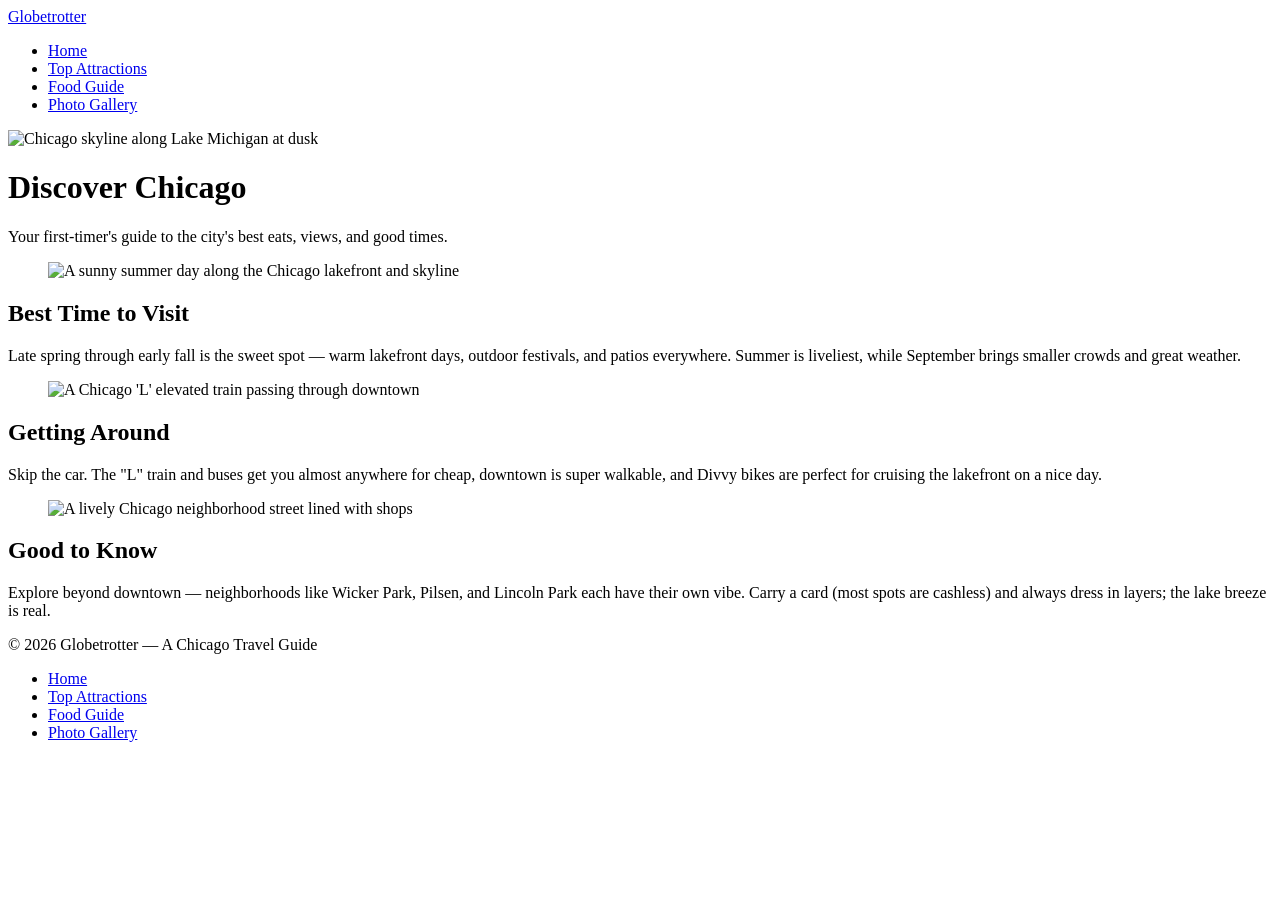
==== index.html @ 41d66495 "Step 1 completed with HTML skeleton" ====
<!DOCTYPE html>
<html lang="en">
  <head>
    <meta charset="UTF-8" />
    <meta name="viewport" content="width=device-width, initial-scale=1.0" />
    <title>Globetrotter | Chicago</title>
  </head>
  <body>
    <!-- Navigation bar -->
    <nav class="navbar">
      <a href="index.html" class="nav-logo">Globetrotter</a>
      <ul class="nav-links">
        <li><a href="index.html">Home</a></li>
        <li><a href="attractions.html">Top Attractions</a></li>
        <li><a href="food.html">Food Guide</a></li>
        <li><a href="gallery.html">Photo Gallery</a></li>
      </ul>
    </nav>

    <!-- Hero header: image with text overlaid -->
    <header class="hero">
      <img
        src="images/chicago-skyline.jpg"
        alt="Chicago skyline along Lake Michigan at dusk"
        class="hero-image"
      />
      <div class="hero-overlay">
        <h1 class="hero-title">Discover Chicago</h1>
        <p class="hero-subtitle">
          Your first-timer's guide to the city's best eats, views, and good times.
        </p>
      </div>
    </header>

    <!-- Practical first-timer info, alternating layout -->
    <section class="highlights" aria-label="Chicago travel tips">
      <!-- 1: image left, text right -->
      <article class="feature">
        <figure class="feature-media">
          <img
            src="images/chicago-summer.jpg"
            alt="A sunny summer day along the Chicago lakefront and skyline"
          />
        </figure>
        <div class="feature-text">
          <h2>Best Time to Visit</h2>
          <p>
            Late spring through early fall is the sweet spot — warm lakefront
            days, outdoor festivals, and patios everywhere. Summer is liveliest,
            while September brings smaller crowds and great weather.
          </p>
        </div>
      </article>

      <!-- 2: image right, text left -->
      <article class="feature feature--reverse">
        <figure class="feature-media">
          <img
            src="images/l-train.jpg"
            alt="A Chicago 'L' elevated train passing through downtown"
          />
        </figure>
        <div class="feature-text">
          <h2>Getting Around</h2>
          <p>
            Skip the car. The "L" train and buses get you almost anywhere for
            cheap, downtown is super walkable, and Divvy bikes are perfect for
            cruising the lakefront on a nice day.
          </p>
        </div>
      </article>

      <!-- 3: image left, text right -->
      <article class="feature">
        <figure class="feature-media">
          <img
            src="images/chicago-neighborhood.jpg"
            alt="A lively Chicago neighborhood street lined with shops"
          />
        </figure>
        <div class="feature-text">
          <h2>Good to Know</h2>
          <p>
            Explore beyond downtown — neighborhoods like Wicker Park, Pilsen, and
            Lincoln Park each have their own vibe. Carry a card (most spots are
            cashless) and always dress in layers; the lake breeze is real.
          </p>
        </div>
      </article>
    </section>

    <!-- Footer -->
    <footer class="footer">
      <p>&copy; 2026 Globetrotter — A Chicago Travel Guide</p>
      <ul class="footer-links">
        <li><a href="index.html">Home</a></li>
        <li><a href="attractions.html">Top Attractions</a></li>
        <li><a href="food.html">Food Guide</a></li>
        <li><a href="gallery.html">Photo Gallery</a></li>
      </ul>
    </footer>
  </body>
</html>
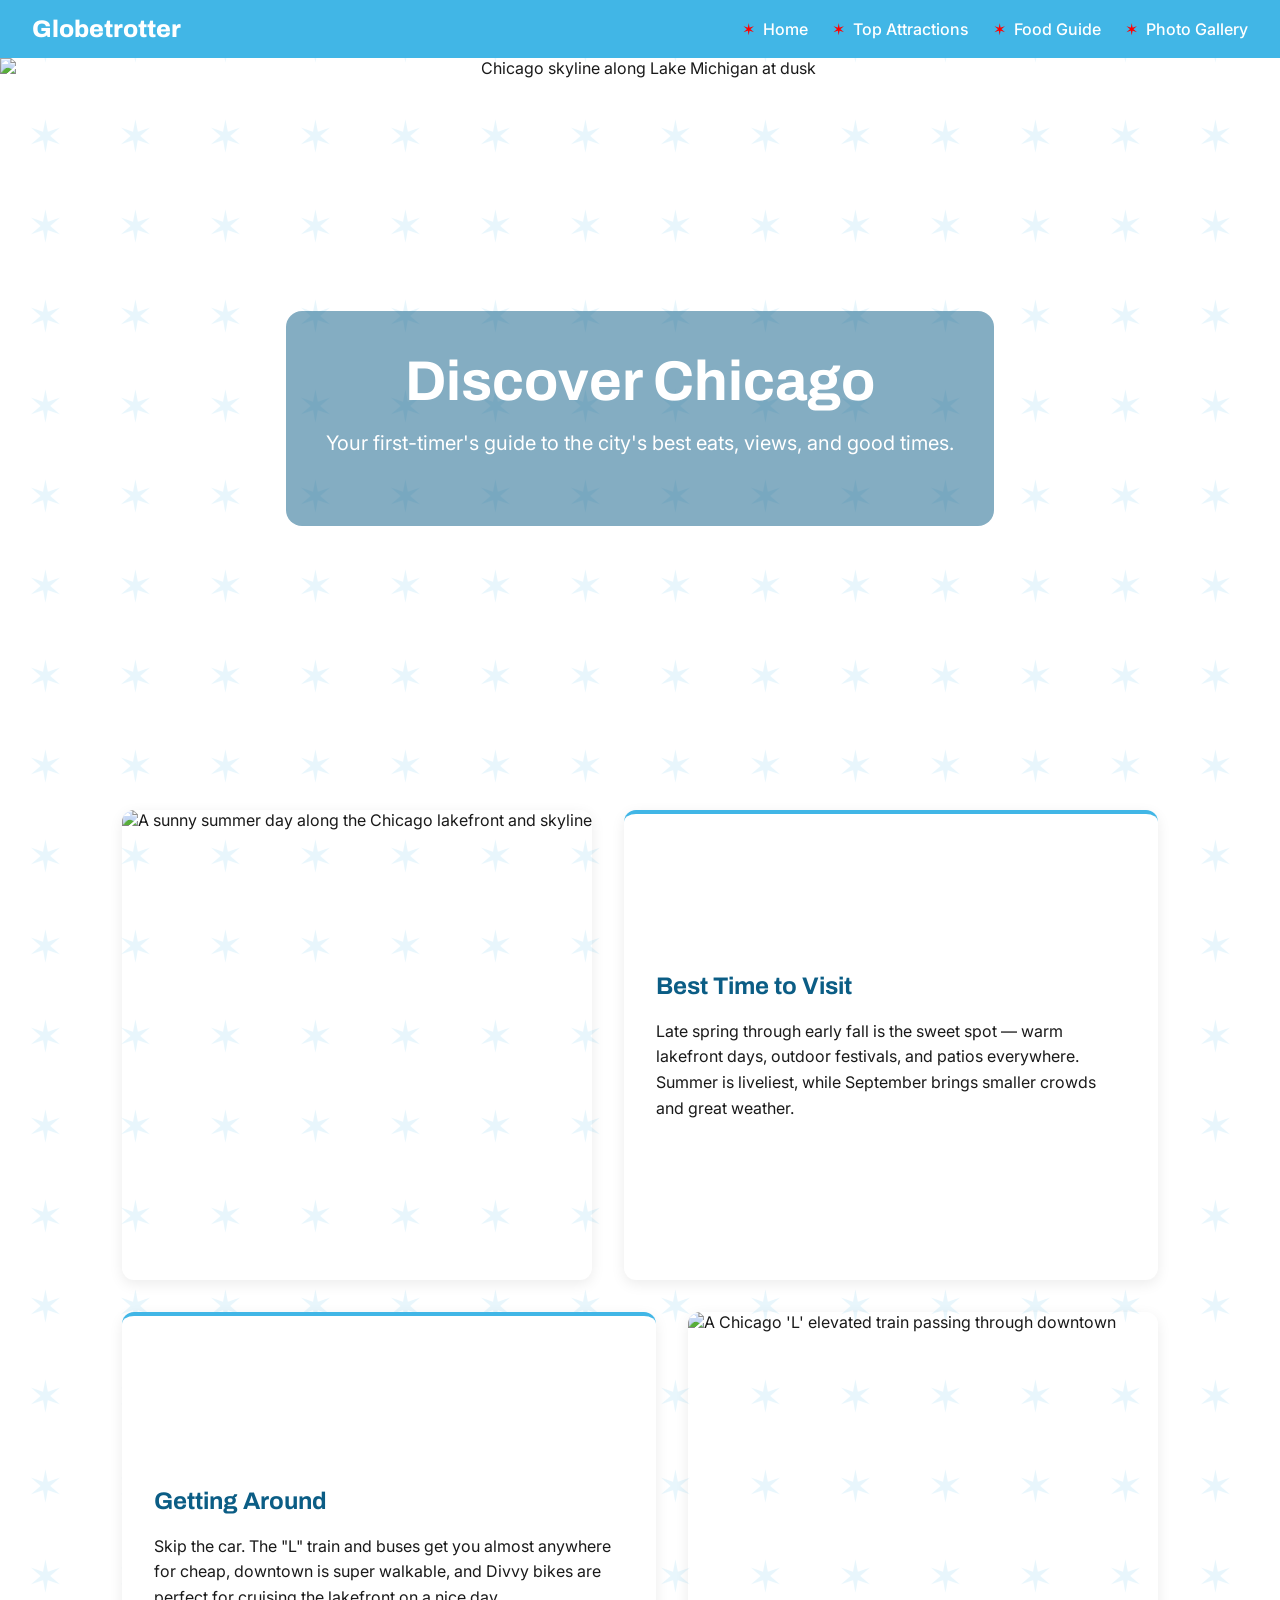
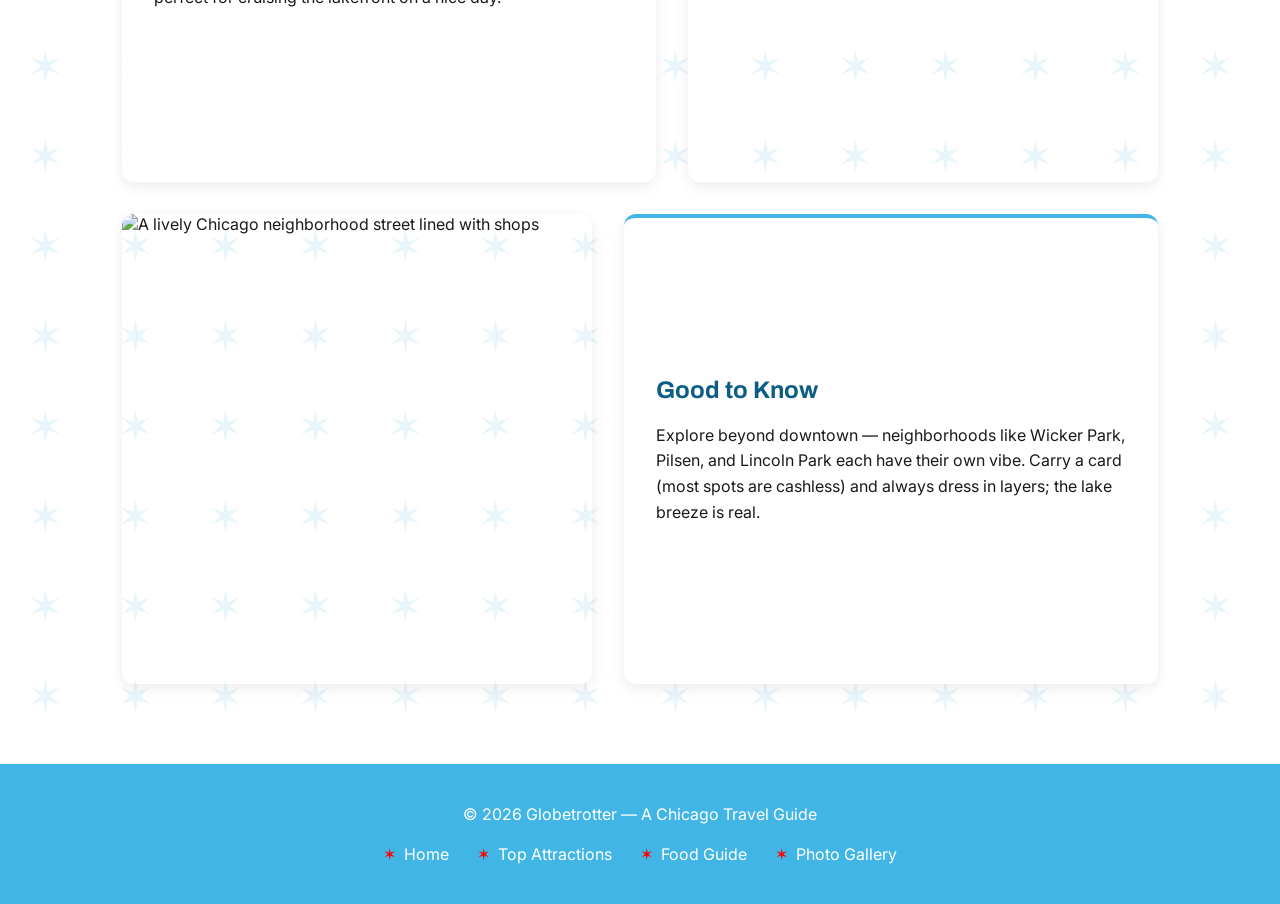
==== commit ef6bb6d2: "Milestone 3 completed" ====
--- a/index.html
+++ b/index.html
@@ -4,6 +4,7 @@
     <meta charset="UTF-8" />
     <meta name="viewport" content="width=device-width, initial-scale=1.0" />
     <title>Globetrotter | Chicago</title>
+    <link rel="stylesheet" href="styles.css" />
   </head>
   <body>
     <!-- Navigation bar -->
--- a/styles.css
+++ b/styles.css
@@ -0,0 +1,369 @@
+@import url("https://fonts.googleapis.com/css2?family=Archivo:wght@600;700;800&family=Inter:wght@400;500;700&display=swap");
+
+/* ==========================================================================
+   Globetrotter — Chicago Travel Guide
+   Color palette inspired by the Chicago flag:
+   light blue stripes, white field, and red six-pointed stars.
+   ========================================================================== */
+
+:root {
+  /* Chicago flag colors */
+  --chicago-blue: #41b6e6; /* flag light blue — primary brand color */
+  --chicago-blue-dark: #0b5d85; /* deeper blue — hover/accent shade */
+  --chicago-red: #ff0000;  /* flag star red — bold accent */
+  --white: #ffffff;        /* flag white field — backgrounds */
+
+  /* Supporting neutrals */
+  --ink: #1a1a1a;          /* dark text for readability */
+  --light-blue-tint: #eaf7fd; /* soft blue for section backgrounds */
+  --gray: #5a5a5a;         /* muted text / captions */
+
+  /* Typography — Archivo for headings (bold, urban), Inter for body (clean) */
+  --font-heading: "Archivo", sans-serif;
+  --font-body: "Inter", sans-serif;
+}
+
+* {
+  box-sizing: border-box;
+}
+
+body {
+  margin: 0;
+  font-family: var(--font-body);
+  color: var(--ink);
+  background-color: var(--white);
+  /* Repeating six-pointed Chicago-flag star pattern (subtle) */
+  background-image: url("data:image/svg+xml,%3Csvg xmlns='http://www.w3.org/2000/svg' width='90' height='90'%3E%3Ctext x='45' y='62' font-family='sans-serif' font-size='44' text-anchor='middle' fill='%2341b6e6' fill-opacity='0.12'%3E%E2%9C%B6%3C/text%3E%3C/svg%3E");
+  background-repeat: repeat;
+}
+
+h1,
+h2,
+h3 {
+  font-family: var(--font-heading);
+}
+
+/* ==========================================================================
+   Navigation bar — logo on the left, links pushed to the right
+   ========================================================================== */
+
+.navbar {
+  display: flex;
+  align-items: center;
+  justify-content: space-between;
+  background-color: var(--chicago-blue);
+  padding: 1rem 2rem;
+}
+
+.nav-logo {
+  font-family: var(--font-heading);
+  font-size: 1.5rem;
+  font-weight: 800;
+  color: var(--white);
+  text-decoration: none;
+  transition: color 0.2s ease;
+}
+
+.nav-logo:hover {
+  color: var(--chicago-blue-dark);
+}
+
+.nav-links {
+  display: flex;
+  gap: 1.5rem;
+  list-style: none;
+  margin: 0;
+  padding: 0;
+}
+
+.nav-links li {
+  display: flex;
+  align-items: center;
+}
+
+.nav-links li::before {
+  content: "\2736"; /* six-pointed star — Chicago flag motif */
+  color: var(--chicago-red);
+  margin-right: 0.5rem;
+}
+
+.nav-links a {
+  color: var(--white);
+  font-weight: 500;
+  text-decoration: none;
+}
+
+.nav-links a:hover {
+  color: var(--chicago-blue-dark);
+}
+
+/* ==========================================================================
+   Hero header — large, centered, text overlaid on the image
+   ========================================================================== */
+
+.hero {
+  position: relative;
+  min-height: 80vh;
+  display: flex;
+  align-items: center;
+  justify-content: center;
+  text-align: center;
+  overflow: hidden;
+}
+
+.hero-image {
+  position: absolute;
+  inset: 0;
+  width: 100%;
+  height: 100%;
+  object-fit: cover;
+}
+
+.hero-overlay {
+  position: relative;
+  max-width: 800px;
+  margin: 1.5rem;
+  padding: 2.5rem;
+  color: var(--white);
+  background-color: rgba(11, 93, 133, 0.5);
+  border-radius: 16px;
+  display: flex;
+  flex-direction: column;
+  align-items: center;
+}
+
+.hero-title {
+  font-size: 3.5rem;
+  margin: 0 0 1rem;
+}
+
+.hero-subtitle {
+  font-size: 1.25rem;
+  line-height: 1.5;
+  margin: 0 0 1.75rem;
+}
+
+.hero-button {
+  display: inline-block;
+  background-color: var(--chicago-red);
+  color: var(--white);
+  font-weight: 700;
+  padding: 0.75rem 2rem;
+  border-radius: 999px;
+  text-decoration: none;
+  transition: background-color 0.2s ease;
+}
+
+.hero-button:hover {
+  background-color: var(--chicago-blue-dark);
+}
+
+/* ==========================================================================
+   Page headers (section titles)
+   ========================================================================== */
+
+.page-header {
+  text-align: center;
+  padding: 2.5rem 1rem 1rem;
+}
+
+.page-header h1 {
+  font-size: 2.5rem;
+  margin: 0;
+  color: var(--chicago-blue-dark);
+}
+
+/* ==========================================================================
+   Cards — shared styling across Home, Attractions, and Food pages
+   White "flag field" cards, rounded corners, soft shadow, blue accent.
+   ========================================================================== */
+
+/* Row wrappers: stack each row, alternation handled by --reverse modifiers */
+.highlights,
+.attractions,
+.food-guide {
+  display: flex;
+  flex-direction: column;
+  gap: 2rem;
+  max-width: 1100px;
+  margin: 0 auto;
+  padding: 2rem;
+}
+
+.feature,
+.attraction-row,
+.food-row {
+  display: flex;
+  gap: 2rem;
+  align-items: stretch;
+}
+
+.feature--reverse,
+.attraction-row--reverse,
+.food-row--reverse {
+  flex-direction: row-reverse;
+}
+
+/* Each half of a row takes equal width */
+.feature-media,
+.feature-text,
+.card {
+  flex: 1;
+  margin: 0;
+}
+
+/* The card surface */
+.feature-text,
+.card {
+  background-color: var(--white);
+  border-radius: 12px;
+  box-shadow: 0 4px 14px rgba(0, 0, 0, 0.08);
+  overflow: hidden;
+}
+
+/* Media (image) cards: square image fills the card */
+.feature-media img,
+.card-media img {
+  width: 100%;
+  aspect-ratio: 1 / 1;
+  object-fit: cover;
+  display: block;
+}
+
+.feature-media {
+  border-radius: 12px;
+  overflow: hidden;
+  box-shadow: 0 4px 14px rgba(0, 0, 0, 0.08);
+}
+
+/* Titles inside media cards (Attractions h2, Food linked title) */
+.card-media h2,
+.card-title {
+  margin: 0;
+  padding: 1rem 1.25rem 0;
+  font-size: 1.3rem;
+}
+
+/* Food card: linked title + address */
+.card-title a {
+  color: var(--chicago-blue-dark);
+  text-decoration: none;
+  transition: color 0.2s ease;
+}
+
+.card-title a:hover {
+  color: var(--chicago-red);
+}
+
+.card-address {
+  display: block;
+  padding: 0.5rem 1.25rem 1.25rem;
+  color: var(--gray);
+  font-style: normal;
+  font-size: 0.9rem;
+}
+
+/* Text cards / feature text blocks */
+.feature-text,
+.card-text {
+  display: flex;
+  flex-direction: column;
+  justify-content: center;
+  padding: 2rem;
+  border-top: 4px solid var(--chicago-blue);
+}
+
+.feature-text h2 {
+  margin-top: 0;
+  color: var(--chicago-blue-dark);
+}
+
+.feature-text p,
+.card-text p {
+  margin: 0;
+  line-height: 1.6;
+}
+
+/* ==========================================================================
+   Gallery cards (Photo Gallery grid)
+   ========================================================================== */
+
+.gallery-grid {
+  display: grid;
+  grid-template-columns: repeat(auto-fit, minmax(250px, 1fr));
+  gap: 1.5rem;
+  max-width: 1100px;
+  margin: 0 auto;
+  padding: 2rem;
+}
+
+.gallery-card {
+  margin: 0;
+  background-color: var(--white);
+  border-radius: 12px;
+  box-shadow: 0 4px 14px rgba(0, 0, 0, 0.08);
+  overflow: hidden;
+}
+
+.gallery-card img {
+  width: 100%;
+  aspect-ratio: 4 / 3;
+  object-fit: cover;
+  display: block;
+}
+
+.gallery-card figcaption {
+  padding: 1rem 1.25rem;
+  color: var(--gray);
+  font-size: 0.95rem;
+  line-height: 1.5;
+  border-top: 4px solid var(--chicago-blue);
+}
+
+/* ==========================================================================
+   Footer — flag blue bar, centered, with six-pointed star bullets
+   (Chicago flag colors + stars as bullets, per decisions.md)
+   ========================================================================== */
+
+.footer {
+  background-color: var(--chicago-blue);
+  color: var(--white);
+  text-align: center;
+  padding: 2.5rem 1rem;
+  margin-top: 3rem;
+}
+
+.footer p {
+  margin: 0 0 1.25rem;
+}
+
+.footer-links {
+  display: flex;
+  justify-content: center;
+  flex-wrap: wrap;
+  gap: 1.75rem;
+  list-style: none;
+  margin: 0;
+  padding: 0;
+}
+
+.footer-links li {
+  display: flex;
+  align-items: center;
+}
+
+.footer-links li::before {
+  content: "\2736"; /* six-pointed star — Chicago flag motif */
+  color: var(--chicago-red);
+  margin-right: 0.5rem;
+}
+
+.footer-links a {
+  color: var(--white);
+  text-decoration: none;
+  transition: color 0.2s ease;
+}
+
+.footer-links a:hover {
+  color: var(--chicago-blue-dark);
+}
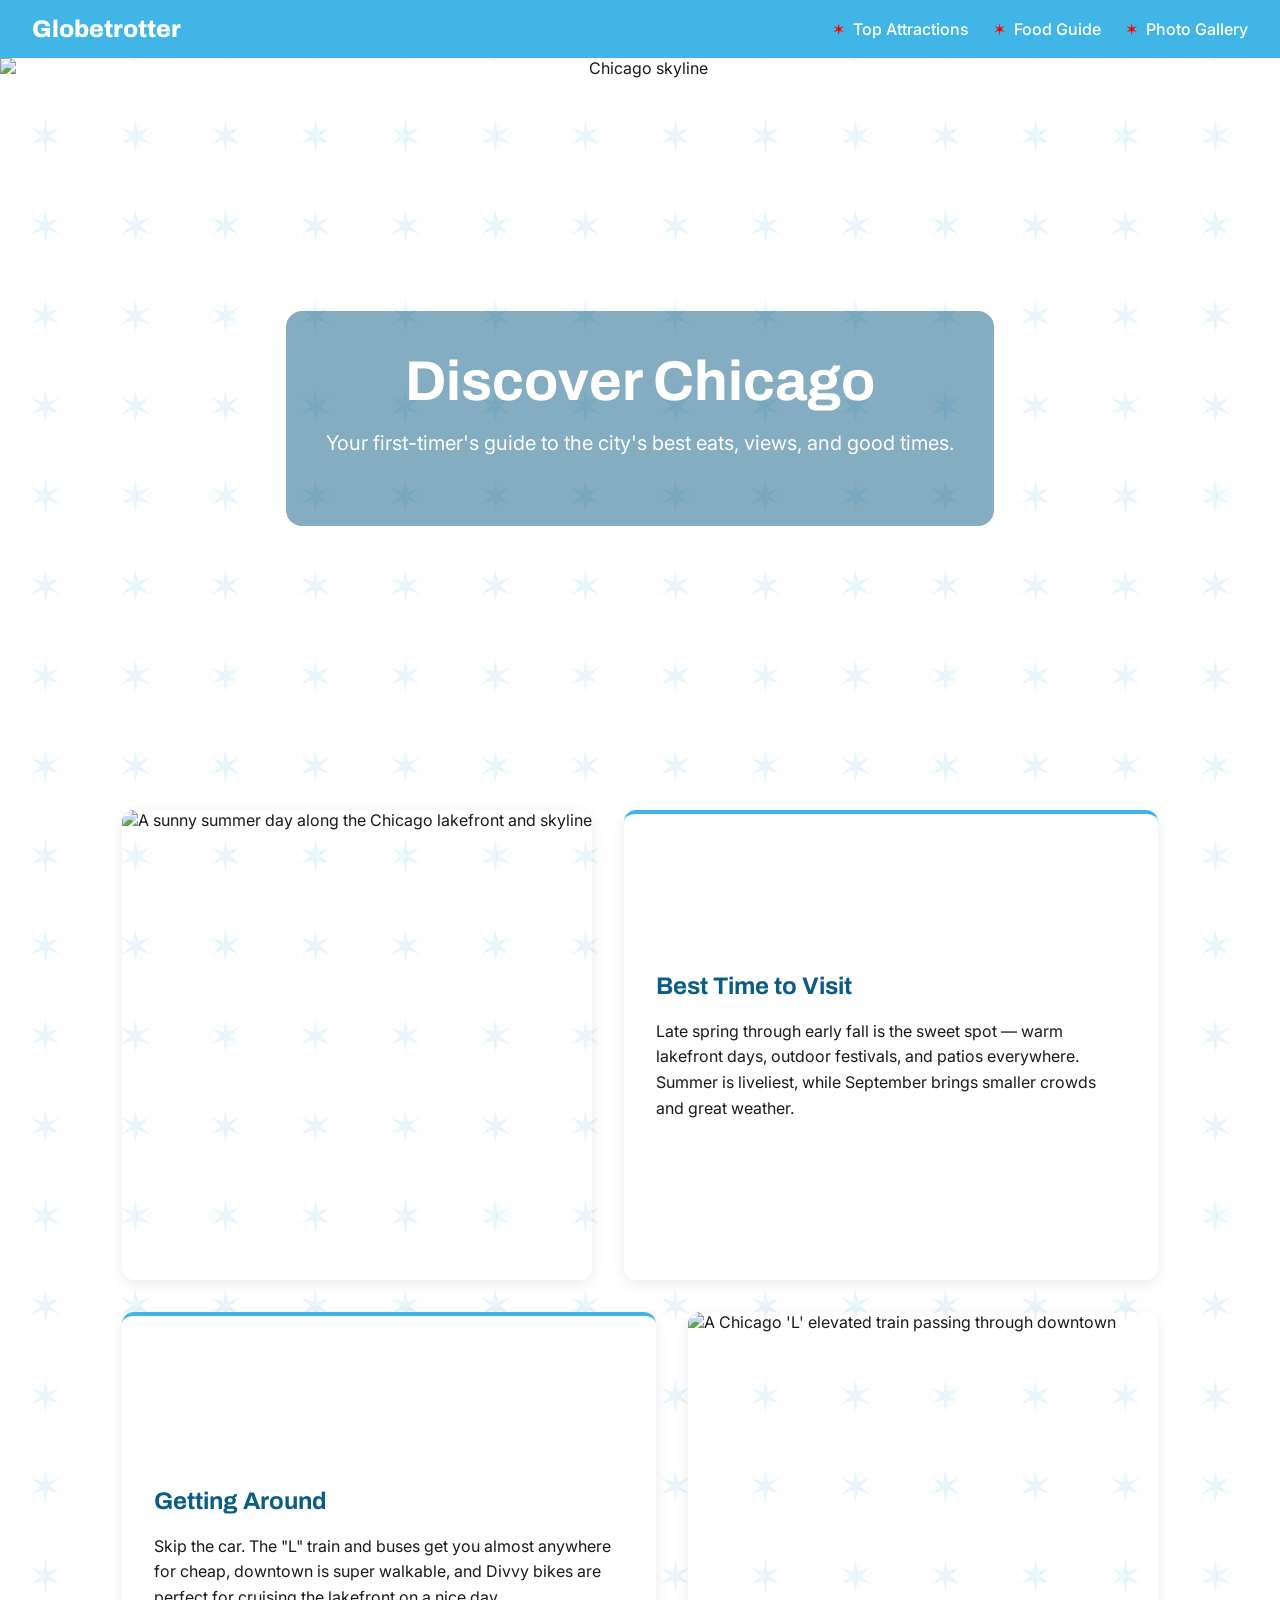
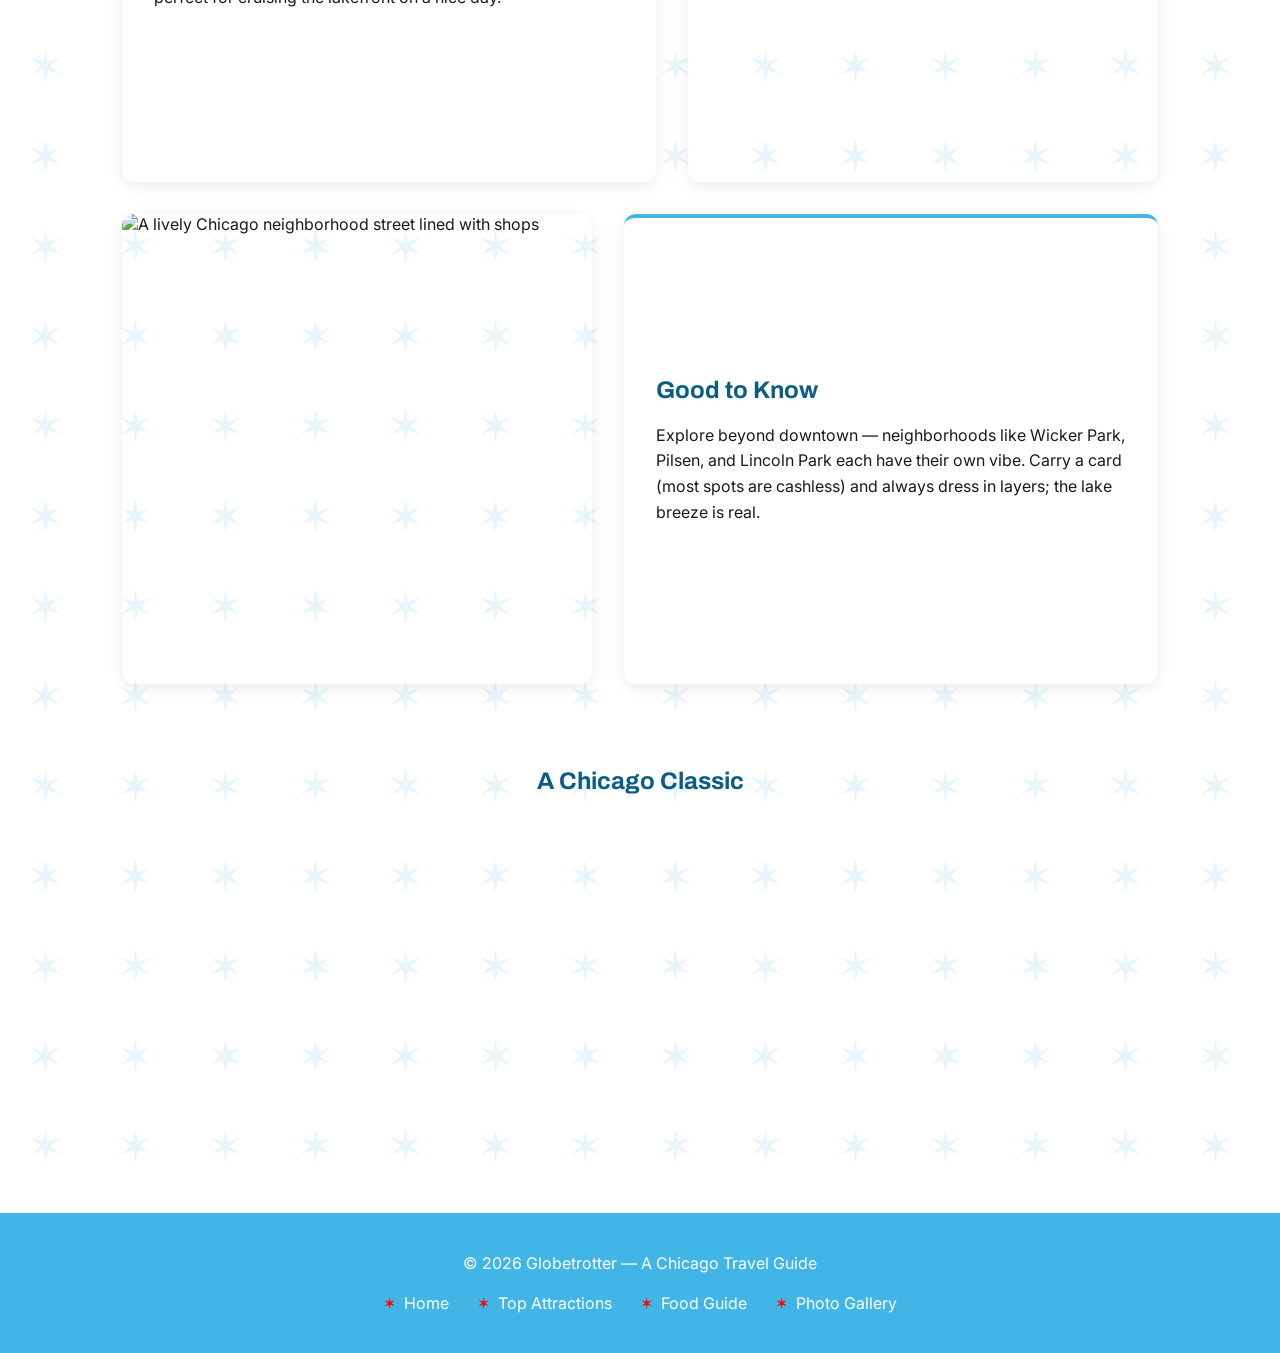
==== commit 19072e84: "Latest missing sign in form" ====
--- a/index.html
+++ b/index.html
@@ -10,8 +10,13 @@
     <!-- Navigation bar -->
     <nav class="navbar">
       <a href="index.html" class="nav-logo">Globetrotter</a>
+      <input type="checkbox" id="nav-toggle" class="nav-toggle" />
+      <label for="nav-toggle" class="nav-toggle-label" aria-label="Toggle navigation menu">
+        <span></span>
+        <span></span>
+        <span></span>
+      </label>
       <ul class="nav-links">
-        <li><a href="index.html">Home</a></li>
         <li><a href="attractions.html">Top Attractions</a></li>
         <li><a href="food.html">Food Guide</a></li>
         <li><a href="gallery.html">Photo Gallery</a></li>
@@ -21,8 +26,8 @@
     <!-- Hero header: image with text overlaid -->
     <header class="hero">
       <img
-        src="images/chicago-skyline.jpg"
-        alt="Chicago skyline along Lake Michigan at dusk"
+        src="https://offloadmedia.feverup.com/secretchicago.com/wp-content/uploads/2024/10/01100451/chicago-skyline-1024x683.jpeg"
+        alt="Chicago skyline"
         class="hero-image"
       />
       <div class="hero-overlay">
@@ -39,7 +44,7 @@
       <article class="feature">
         <figure class="feature-media">
           <img
-            src="images/chicago-summer.jpg"
+            src="https://loremflickr.com/800/800/chicago,lakefront,summer?lock=11"
             alt="A sunny summer day along the Chicago lakefront and skyline"
           />
         </figure>
@@ -57,7 +62,7 @@
       <article class="feature feature--reverse">
         <figure class="feature-media">
           <img
-            src="images/l-train.jpg"
+            src="https://www.architecture.org/cdn-cgi/image/f=auto,w=780,q=80/https://images.architecture.org/api/v1/image/assets%2F49af4dfb0fbc43d58bf8ce407e839d74%2Ff2b19b5308c6414c8557d3e72a75bf2b"
             alt="A Chicago 'L' elevated train passing through downtown"
           />
         </figure>
@@ -75,7 +80,7 @@
       <article class="feature">
         <figure class="feature-media">
           <img
-            src="images/chicago-neighborhood.jpg"
+            src="https://cdn.choosechicago.com/uploads/2024/04/Experience-by-Shea-Flynn-for-Lollapalooza-2022_BU8I7171-1800x1200.jpg"
             alt="A lively Chicago neighborhood street lined with shops"
           />
         </figure>
@@ -90,6 +95,19 @@
       </article>
     </section>
 
+    <section class="song" aria-label="Chicago anthem">
+      <h2>A Chicago Classic</h2>
+      <iframe
+        width="560"
+        height="315"
+        src="https://www.youtube.com/embed/c_-cUdmdWgU"
+        title="Chicago - Sufjan Stevens"
+        frameborder="0"
+        allow="accelerated-encoding; clipboard-write; encrypted-media; picture-in-picture"
+        allowfullscreen
+      ></iframe>
+    </section>
+
     <!-- Footer -->
     <footer class="footer">
       <p>&copy; 2026 Globetrotter — A Chicago Travel Guide</p>
--- a/styles.css
+++ b/styles.css
@@ -51,8 +51,9 @@
   display: flex;
   align-items: center;
   justify-content: space-between;
+  flex-wrap: wrap;
   background-color: var(--chicago-blue);
-  padding: 1rem 2rem;
+  padding: 1rem 1.25rem;
 }
 
 .nav-logo {
@@ -68,12 +69,57 @@
   color: var(--chicago-blue-dark);
 }
 
+/* Hamburger widget (mobile). Hidden checkbox toggles the menu, no JS needed. */
+.nav-toggle {
+  display: none;
+}
+
+.nav-toggle-label {
+  display: flex;
+  flex-direction: column;
+  justify-content: center;
+  gap: 5px;
+  cursor: pointer;
+}
+
+.nav-toggle-label span {
+  display: block;
+  width: 26px;
+  height: 3px;
+  background-color: var(--white);
+  border-radius: 2px;
+}
+
+.song {
+    text-align: center;
+    padding: 2rem 1.25rem;
+  }
+  
+  .song h2 {
+    color: var(--chicago-blue-dark);
+  }
+  
+  .song iframe {
+    width: 100%;
+    max-width: 560px;
+    aspect-ratio: 16 / 9;
+    height: auto;
+    border-radius: 12px;
+  }
+
+/* Mobile-first: menu is a stacked column, hidden until the widget is tapped */
 .nav-links {
-  display: flex;
-  gap: 1.5rem;
+  display: none;
+  flex-direction: column;
+  gap: 0.75rem;
+  width: 100%;
+  margin: 1rem 0 0;
+  padding: 0;
   list-style: none;
-  margin: 0;
-  padding: 0;
+}
+
+.nav-toggle:checked ~ .nav-links {
+  display: flex;
 }
 
 .nav-links li {
@@ -133,7 +179,7 @@
 }
 
 .hero-title {
-  font-size: 3.5rem;
+  font-size: 2.25rem;
   margin: 0 0 1rem;
 }
 
@@ -187,21 +233,18 @@
   gap: 2rem;
   max-width: 1100px;
   margin: 0 auto;
-  padding: 2rem;
-}
-
+  padding: 1.25rem;
+}
+
+/* Mobile-first: each row stacks (image on top, text below).
+   Side-by-side and alternation kick in at the desktop breakpoint. */
 .feature,
 .attraction-row,
 .food-row {
   display: flex;
-  gap: 2rem;
+  flex-direction: column;
+  gap: 1.5rem;
   align-items: stretch;
-}
-
-.feature--reverse,
-.attraction-row--reverse,
-.food-row--reverse {
-  flex-direction: row-reverse;
 }
 
 /* Each half of a row takes equal width */
@@ -367,3 +410,58 @@
 .footer-links a:hover {
   color: var(--chicago-blue-dark);
 }
+
+/* ==========================================================================
+   Responsive breakpoints (mobile-first)
+   Base styles above target Mobile (min-width: 320px).
+   ========================================================================== */
+
+/* Tablet — show the full horizontal nav, hide the hamburger widget */
+@media (min-width: 768px) {
+  .navbar {
+    flex-wrap: nowrap;
+    padding: 1rem 2rem;
+  }
+
+  .nav-toggle-label {
+    display: none;
+  }
+
+  .nav-links {
+    display: flex;
+    flex-direction: row;
+    width: auto;
+    margin: 0;
+    gap: 1.5rem;
+  }
+
+  .highlights,
+  .attractions,
+  .food-guide {
+    padding: 2rem;
+  }
+
+  .hero-title {
+    font-size: 3rem;
+  }
+}
+
+/* Desktop — card rows go side by side and alternate sides */
+@media (min-width: 1024px) {
+  .feature,
+  .attraction-row,
+  .food-row {
+    flex-direction: row;
+    gap: 2rem;
+  }
+
+  .feature--reverse,
+  .attraction-row--reverse,
+  .food-row--reverse {
+    flex-direction: row-reverse;
+  }
+
+  .hero-title {
+    font-size: 3.5rem;
+  }
+}
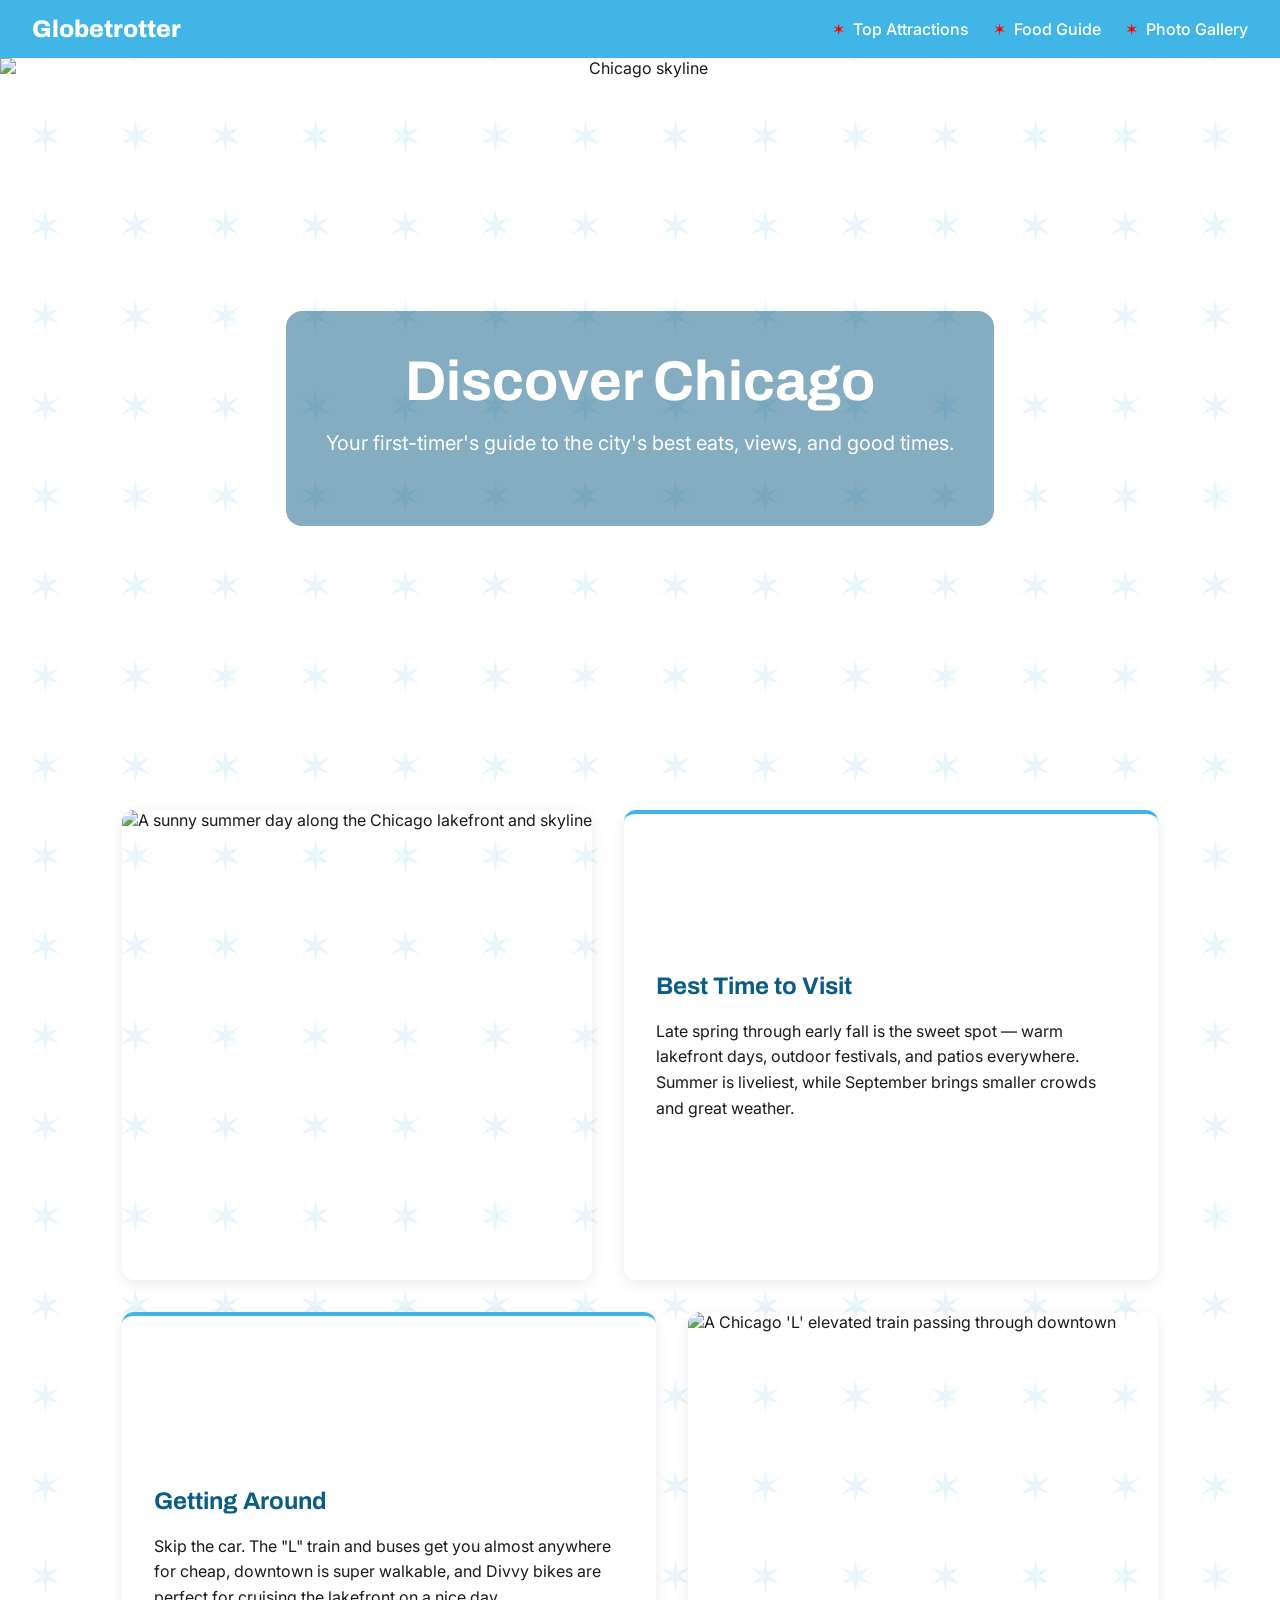
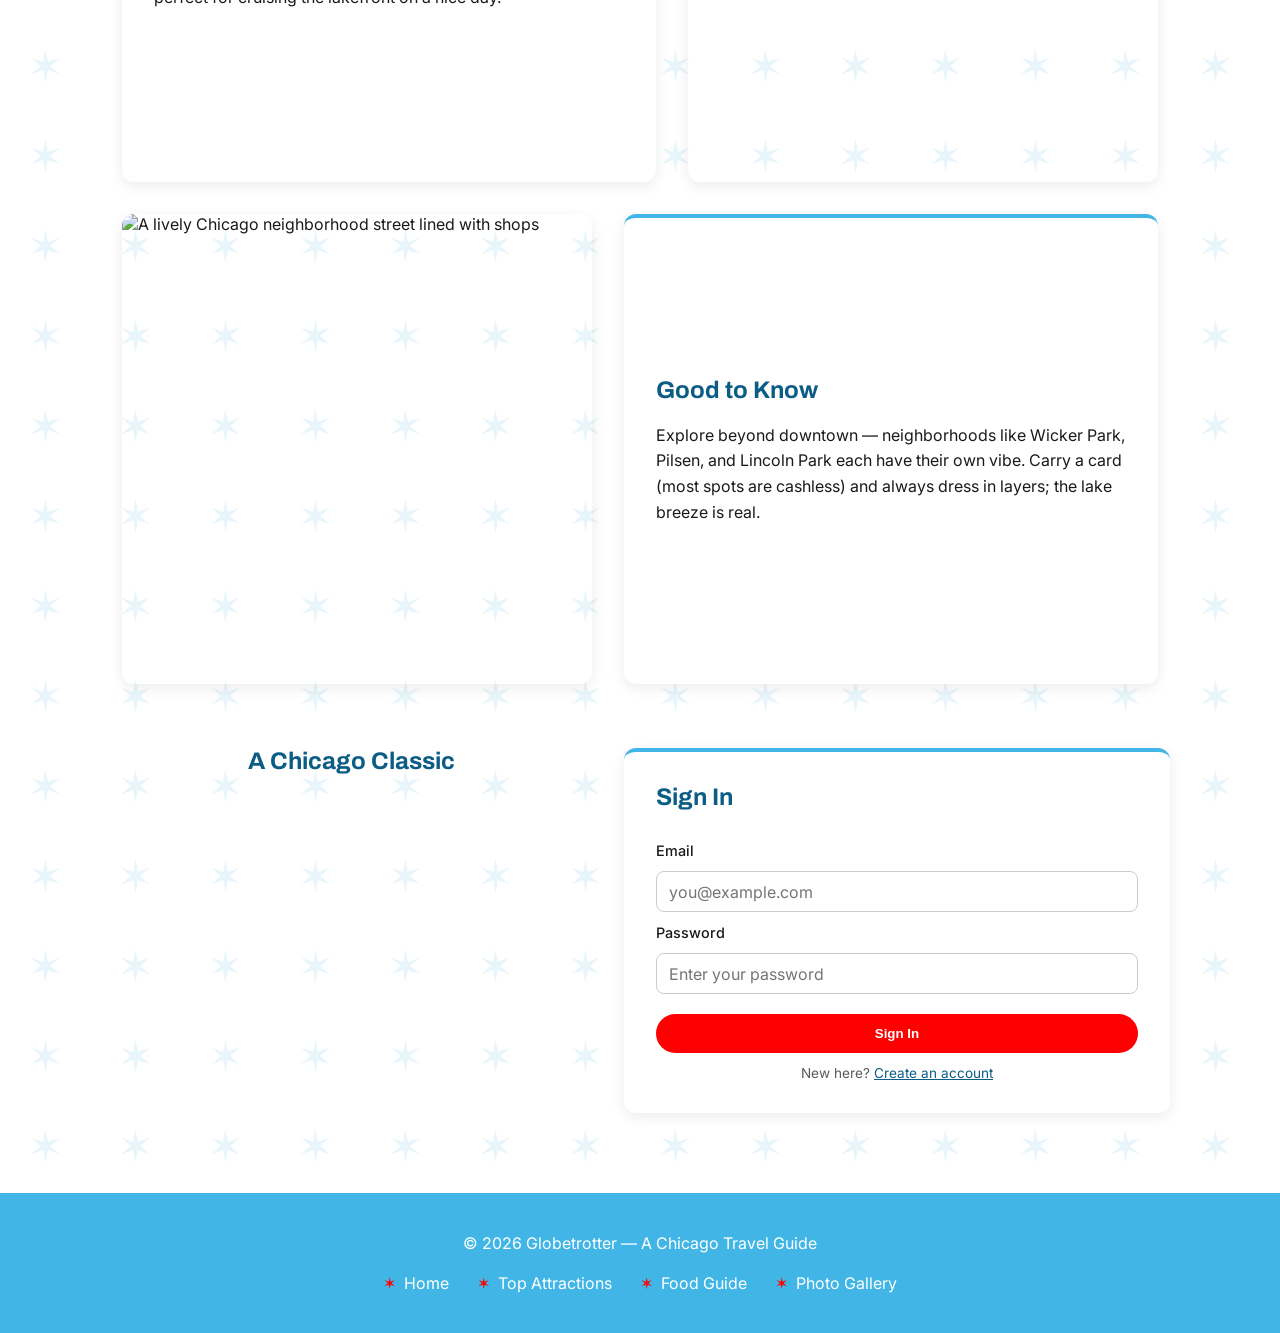
==== commit 224a00e7: "All stretch goals added" ====
--- a/index.html
+++ b/index.html
@@ -95,17 +95,39 @@
       </article>
     </section>
 
-    <section class="song" aria-label="Chicago anthem">
-      <h2>A Chicago Classic</h2>
-      <iframe
-        width="560"
-        height="315"
-        src="https://www.youtube.com/embed/c_-cUdmdWgU"
-        title="Chicago - Sufjan Stevens"
-        frameborder="0"
-        allow="accelerated-encoding; clipboard-write; encrypted-media; picture-in-picture"
-        allowfullscreen
-      ></iframe>
+    <section class="song" aria-label="Chicago anthem and sign in">
+      <div class="song-player">
+        <h2>A Chicago Classic</h2>
+        <iframe
+          width="560"
+          height="315"
+          src="https://www.youtube.com/embed/c_-cUdmdWgU"
+          title="Chicago - Sufjan Stevens"
+          frameborder="0"
+          allow="accelerometer; autoplay; clipboard-write; encrypted-media; gyroscope; picture-in-picture; web-share"
+          allowfullscreen
+        ></iframe>
+      </div>
+
+      <form class="signin" aria-label="Sign in">
+        <h2>Sign In</h2>
+        <label for="signin-email">Email</label>
+        <input
+          type="email"
+          id="signin-email"
+          name="email"
+          placeholder="you@example.com"
+        />
+        <label for="signin-password">Password</label>
+        <input
+          type="password"
+          id="signin-password"
+          name="password"
+          placeholder="Enter your password"
+        />
+        <button type="button" class="hero-button">Sign In</button>
+        <p class="signin-note">New here? <a href="#">Create an account</a></p>
+      </form>
     </section>
 
     <!-- Footer -->
--- a/styles.css
+++ b/styles.css
@@ -90,22 +90,80 @@
   border-radius: 2px;
 }
 
+/* Song + sign-in: stacked on mobile, side by side on wider screens */
 .song {
-    text-align: center;
-    padding: 2rem 1.25rem;
-  }
-  
-  .song h2 {
-    color: var(--chicago-blue-dark);
-  }
-  
-  .song iframe {
-    width: 100%;
-    max-width: 560px;
-    aspect-ratio: 16 / 9;
-    height: auto;
-    border-radius: 12px;
-  }
+  display: flex;
+  flex-wrap: wrap;
+  justify-content: center;
+  align-items: stretch;
+  gap: 2rem;
+  max-width: 1100px;
+  margin: 0 auto;
+  padding: 2rem 1.25rem;
+}
+
+.song-player {
+  flex: 1;
+  min-width: 280px;
+  text-align: center;
+}
+
+.song h2 {
+  margin-top: 0;
+  color: var(--chicago-blue-dark);
+}
+
+.song-player iframe {
+  width: 100%;
+  max-width: 560px;
+  aspect-ratio: 16 / 9;
+  height: auto;
+  border-radius: 12px;
+}
+
+/* Sign-in form (no functionality — visual only) */
+.signin {
+  flex: 1;
+  min-width: 280px;
+  display: flex;
+  flex-direction: column;
+  gap: 0.75rem;
+  padding: 2rem;
+  background-color: var(--white);
+  border-radius: 12px;
+  box-shadow: 0 4px 14px rgba(0, 0, 0, 0.08);
+  border-top: 4px solid var(--chicago-blue);
+}
+
+.signin label {
+  font-weight: 500;
+  font-size: 0.9rem;
+}
+
+.signin input {
+  padding: 0.6rem 0.75rem;
+  border: 1px solid #cccccc;
+  border-radius: 8px;
+  font-family: var(--font-body);
+  font-size: 1rem;
+}
+
+.signin button {
+  margin-top: 0.5rem;
+  border: none;
+  cursor: pointer;
+}
+
+.signin-note {
+  margin: 0;
+  text-align: center;
+  font-size: 0.85rem;
+  color: var(--gray);
+}
+
+.signin-note a {
+  color: var(--chicago-blue-dark);
+}
 
 /* Mobile-first: menu is a stacked column, hidden until the widget is tapped */
 .nav-links {
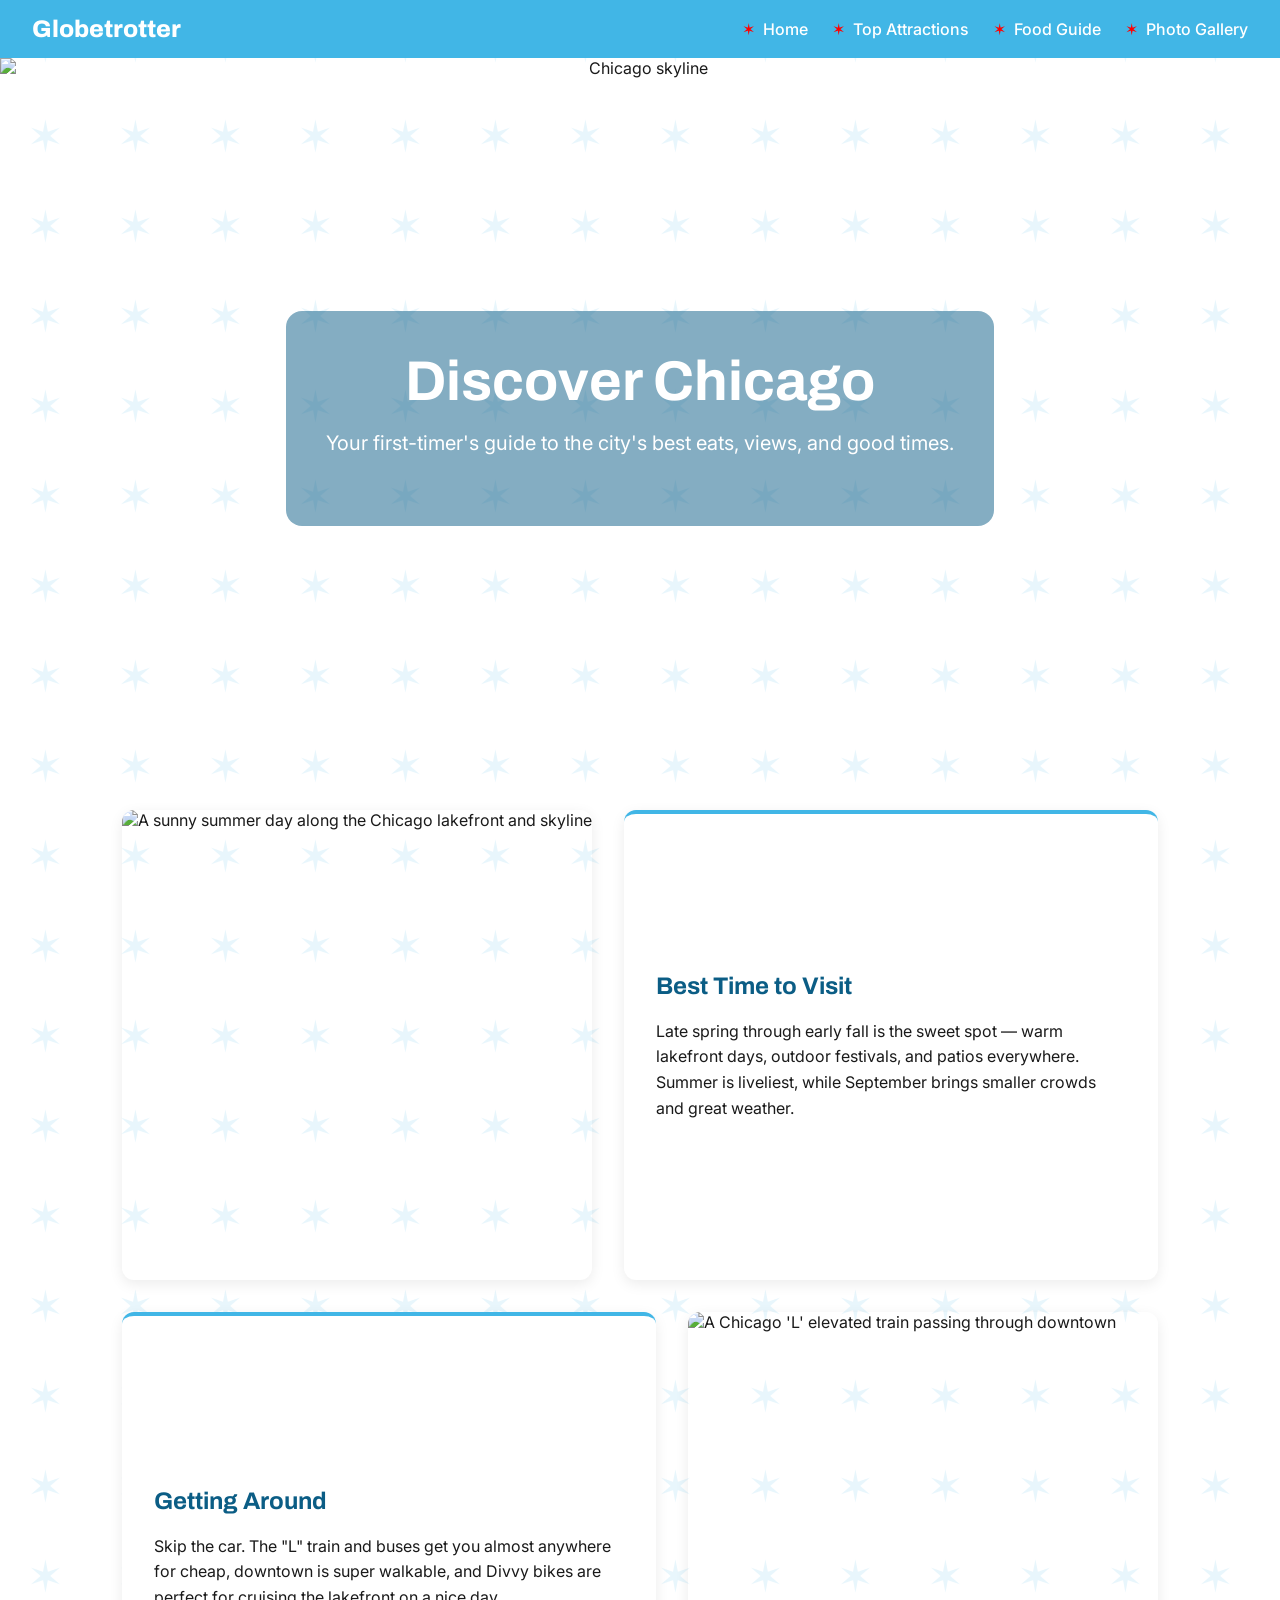
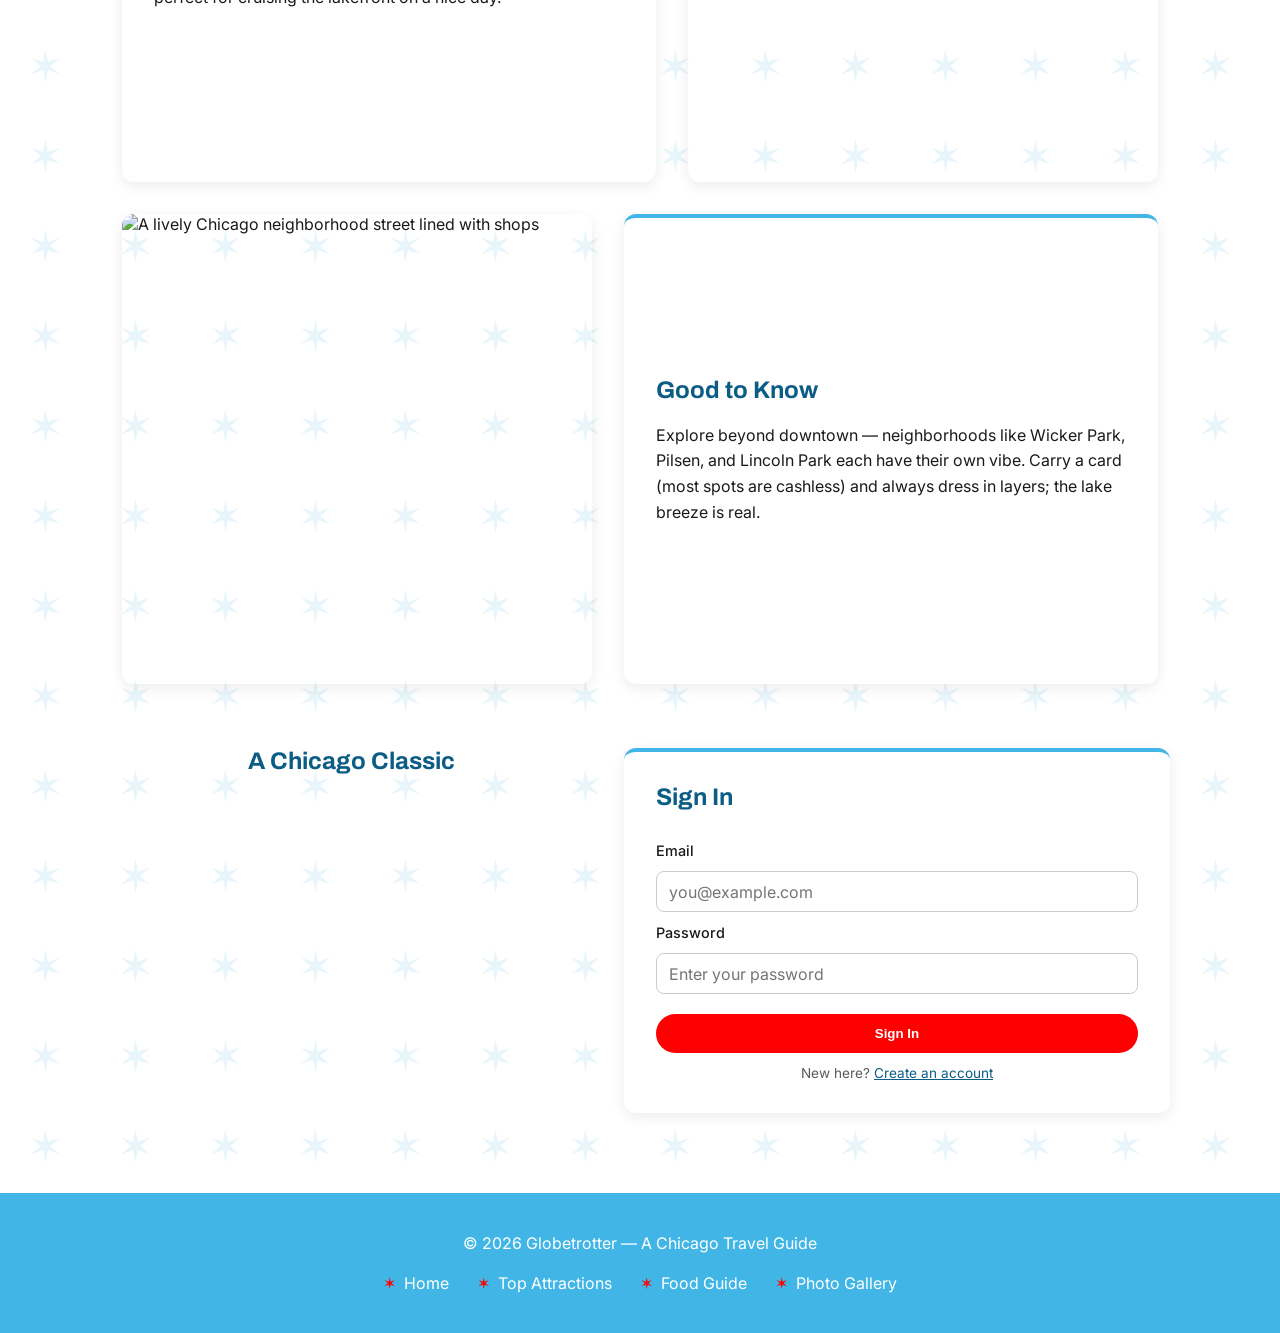
==== commit b5ad750d: "home link readded" ====
--- a/index.html
+++ b/index.html
@@ -17,6 +17,7 @@
         <span></span>
       </label>
       <ul class="nav-links">
+        <li><a href="index.html">Home</a></li>
         <li><a href="attractions.html">Top Attractions</a></li>
         <li><a href="food.html">Food Guide</a></li>
         <li><a href="gallery.html">Photo Gallery</a></li>
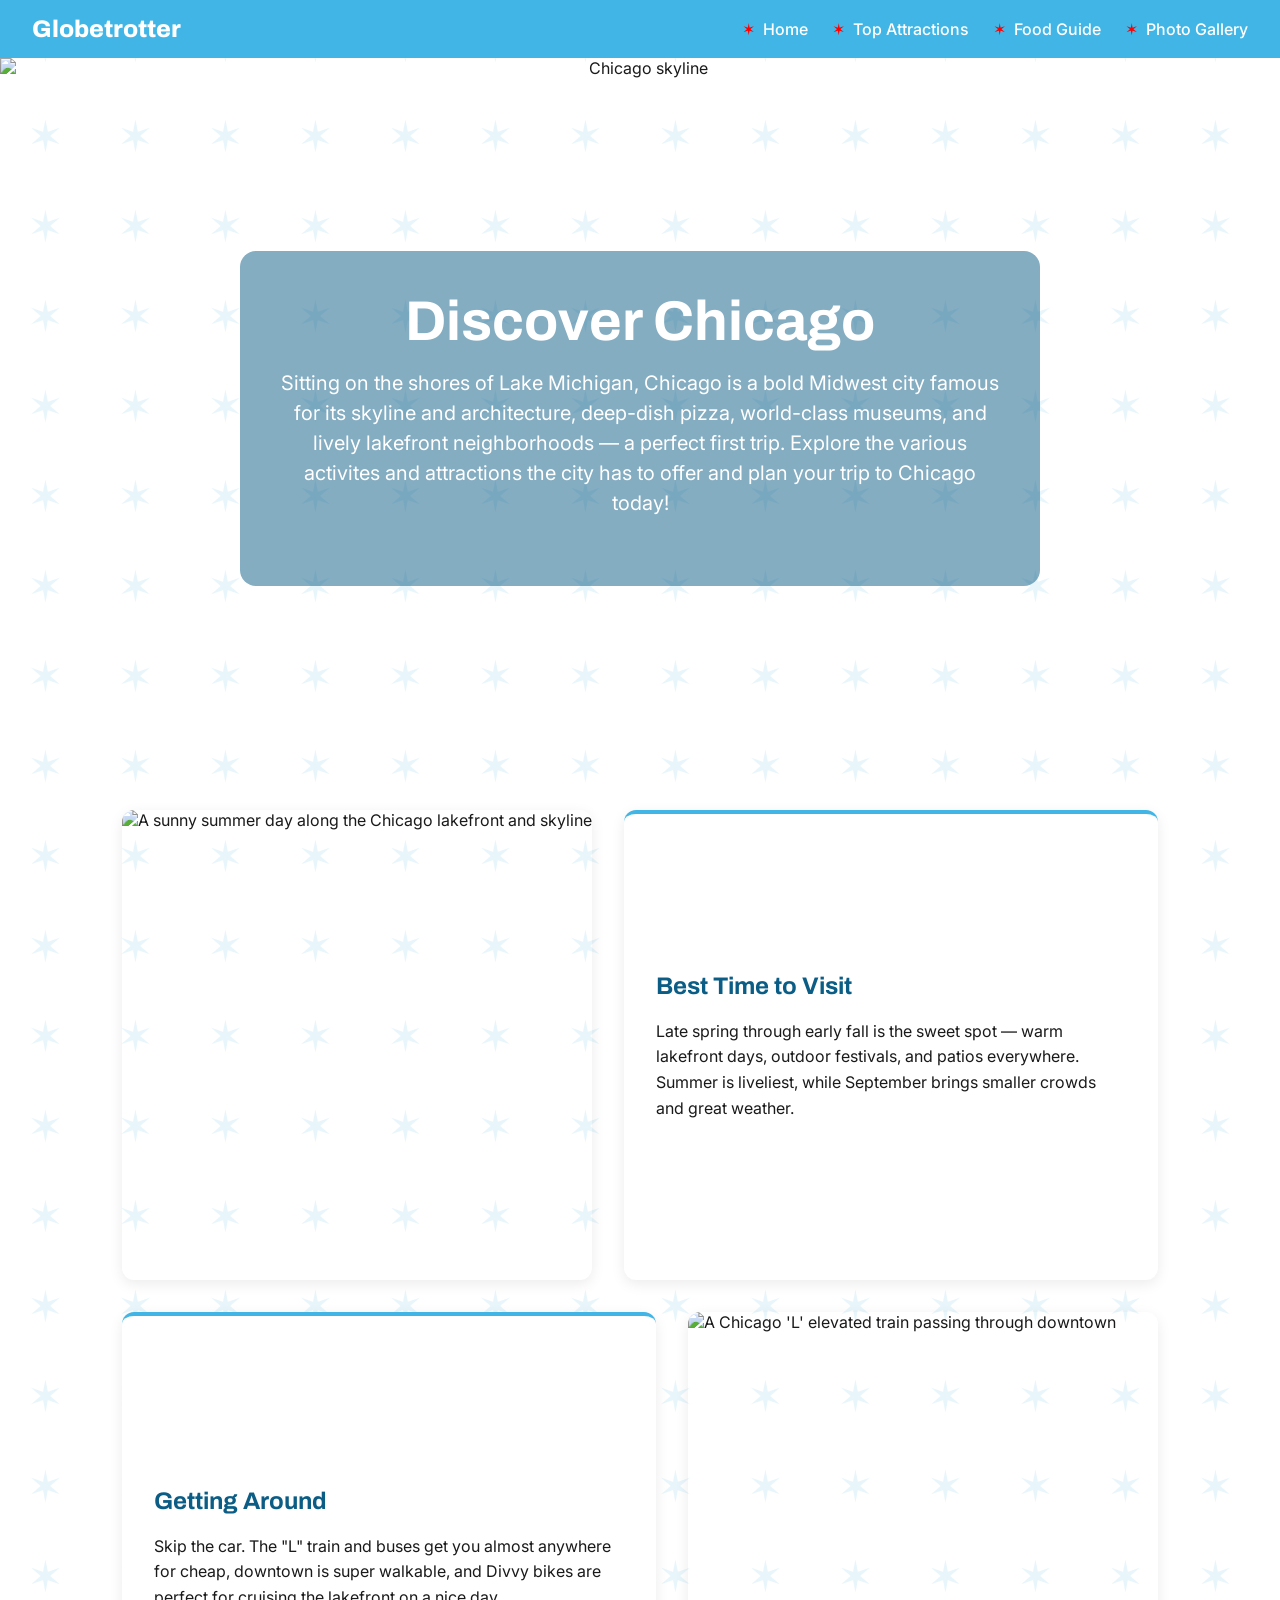
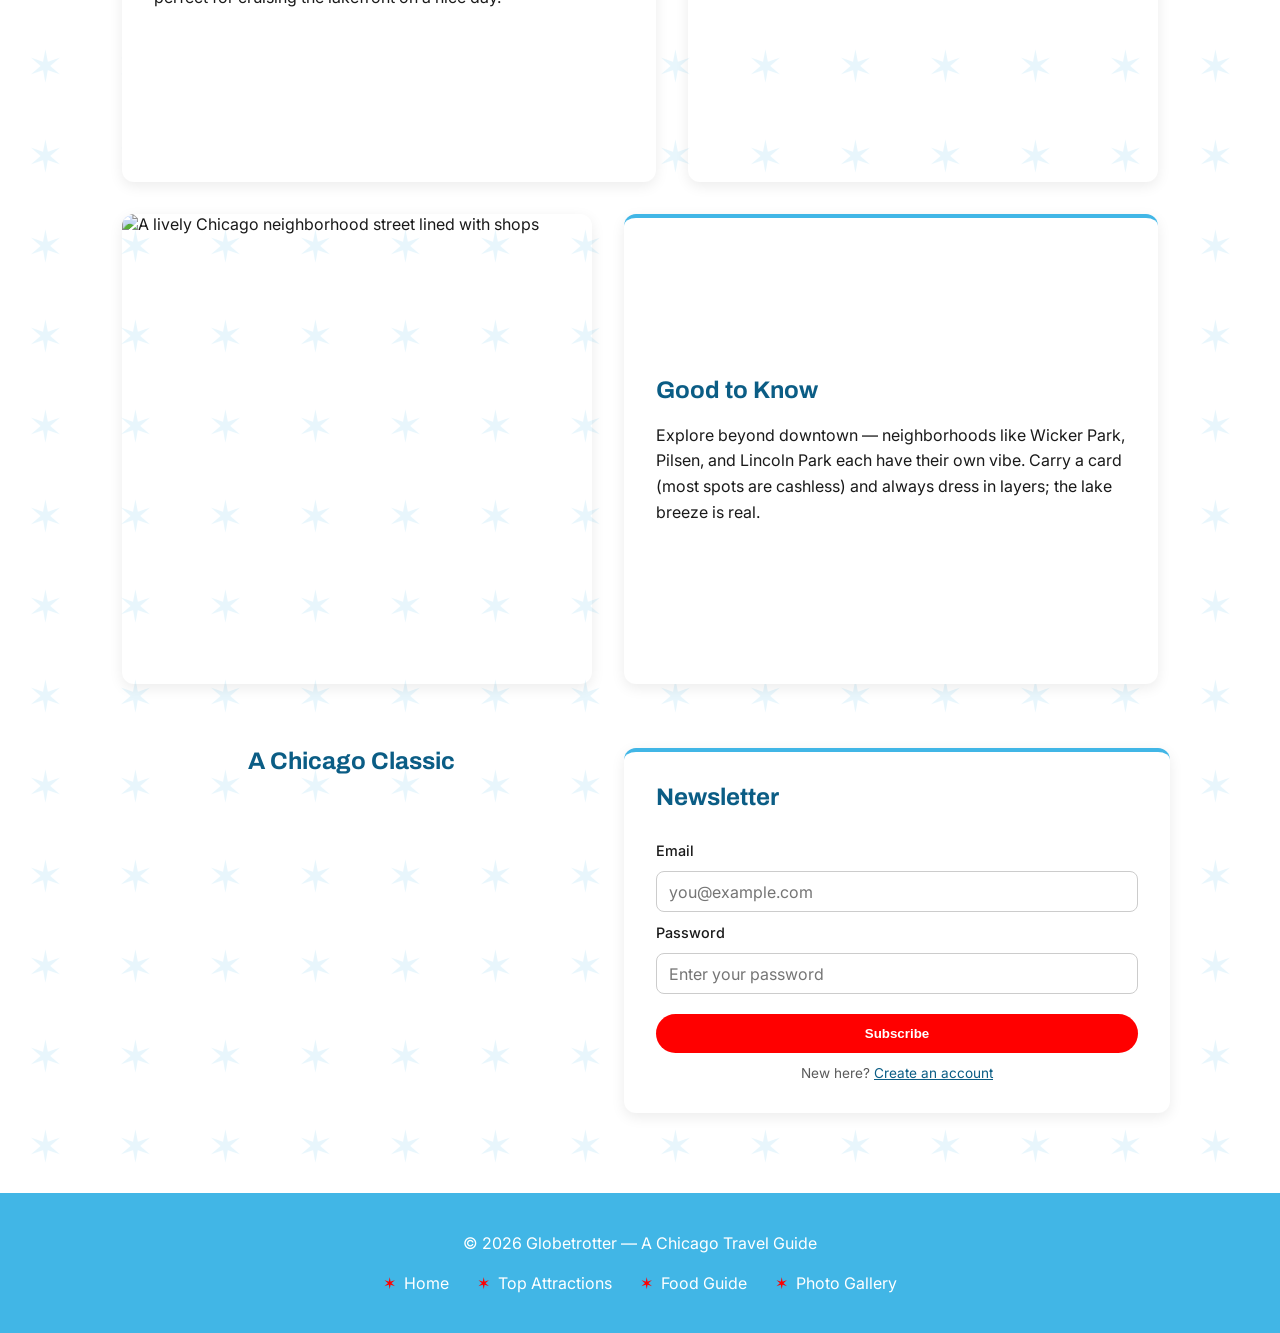
==== commit e1880b16: "Missing vid second to last commit" ====
--- a/index.html
+++ b/index.html
@@ -34,7 +34,10 @@
       <div class="hero-overlay">
         <h1 class="hero-title">Discover Chicago</h1>
         <p class="hero-subtitle">
-          Your first-timer's guide to the city's best eats, views, and good times.
+          Sitting on the shores of Lake Michigan, Chicago is a bold Midwest city
+          famous for its skyline and architecture, deep-dish pizza, world-class
+          museums, and lively lakefront neighborhoods — a perfect first trip. 
+          Explore the various activites and attractions the city has to offer and plan your trip to Chicago today!
         </p>
       </div>
     </header>
@@ -96,7 +99,7 @@
       </article>
     </section>
 
-    <section class="song" aria-label="Chicago anthem and sign in">
+    <section class="song" aria-label="Chicago anthem and newsletter">
       <div class="song-player">
         <h2>A Chicago Classic</h2>
         <iframe
@@ -110,8 +113,8 @@
         ></iframe>
       </div>
 
-      <form class="signin" aria-label="Sign in">
-        <h2>Sign In</h2>
+      <form class="newsletter" aria-label="Newsletter sign up">
+        <h2>Newsletter</h2>
         <label for="signin-email">Email</label>
         <input
           type="email"
@@ -126,8 +129,8 @@
           name="password"
           placeholder="Enter your password"
         />
-        <button type="button" class="hero-button">Sign In</button>
-        <p class="signin-note">New here? <a href="#">Create an account</a></p>
+        <button type="button" class="hero-button">Subscribe</button>
+        <p class="newsletter-note">New here? <a href="#">Create an account</a></p>
       </form>
     </section>
 
--- a/styles.css
+++ b/styles.css
@@ -121,8 +121,8 @@
   border-radius: 12px;
 }
 
-/* Sign-in form (no functionality — visual only) */
-.signin {
+/* Newsletter form (no functionality — visual only) */
+.newsletter {
   flex: 1;
   min-width: 280px;
   display: flex;
@@ -135,12 +135,12 @@
   border-top: 4px solid var(--chicago-blue);
 }
 
-.signin label {
+.newsletter label {
   font-weight: 500;
   font-size: 0.9rem;
 }
 
-.signin input {
+.newsletter input {
   padding: 0.6rem 0.75rem;
   border: 1px solid #cccccc;
   border-radius: 8px;
@@ -148,20 +148,20 @@
   font-size: 1rem;
 }
 
-.signin button {
+.newsletter button {
   margin-top: 0.5rem;
   border: none;
   cursor: pointer;
 }
 
-.signin-note {
+.newsletter-note {
   margin: 0;
   text-align: center;
   font-size: 0.85rem;
   color: var(--gray);
 }
 
-.signin-note a {
+.newsletter-note a {
   color: var(--chicago-blue-dark);
 }
 
@@ -390,8 +390,9 @@
    ========================================================================== */
 
 .gallery-grid {
-  display: grid;
-  grid-template-columns: repeat(auto-fit, minmax(250px, 1fr));
+  display: flex;
+  flex-wrap: wrap;
+  justify-content: center;
   gap: 1.5rem;
   max-width: 1100px;
   margin: 0 auto;
@@ -399,6 +400,9 @@
 }
 
 .gallery-card {
+  /* grow + shrink from a 250px base, so cards wrap onto new rows */
+  flex: 1 1 250px;
+  max-width: 340px;
   margin: 0;
   background-color: var(--white);
   border-radius: 12px;
